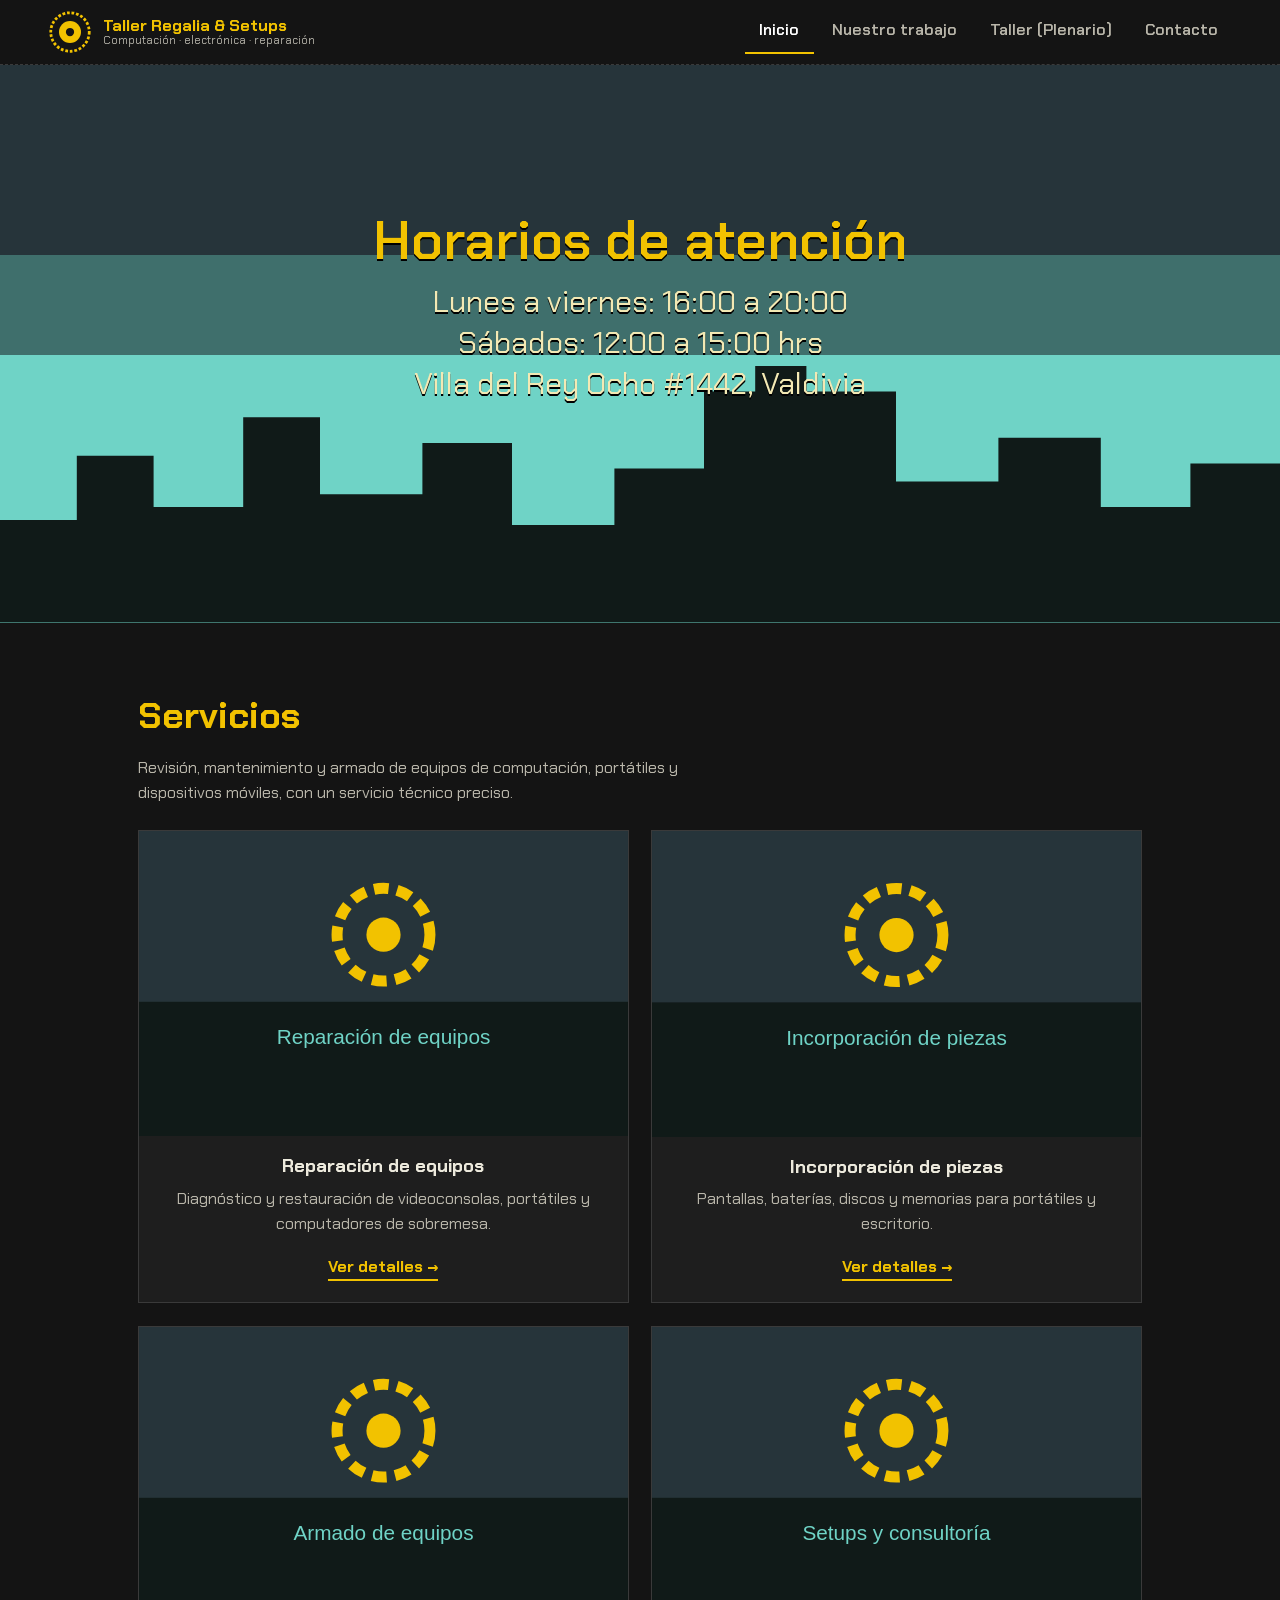
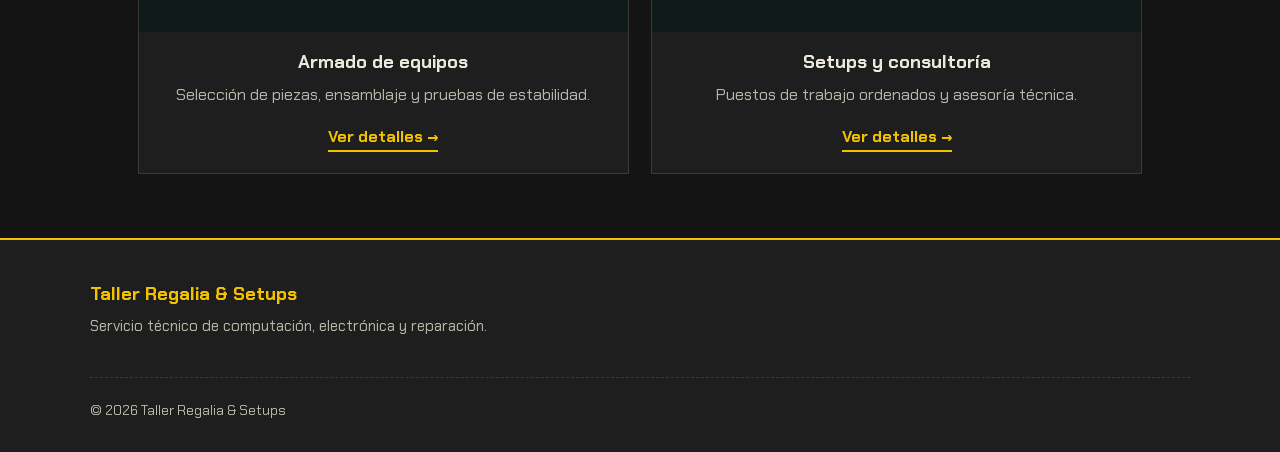
==== index.html @ fc185fb9 "Add files via upload" ====
<!DOCTYPE html>
<html lang="es">
<head>
<meta charset="utf-8">
<meta name="viewport" content="width=device-width, initial-scale=1, viewport-fit=cover">
<meta name="referrer" content="strict-origin-when-cross-origin">
<title>Inicio – Taller Regalia Setups</title>
<link rel="stylesheet" href="https://fonts.googleapis.com/css2?family=Chakra+Petch:wght@400;600;700&display=swap">
<link rel="stylesheet" href="css/base.css">
<link rel="stylesheet" href="css/inicio.css">
</head>
<body>

<header class="site-nav">
 <a class="brand" href="#" aria-label="Taller Regalia Setups">
  <span class="logo-box"><svg id="logo-def" viewBox="0 0 48 48" aria-hidden="true"><circle cx="24" cy="24" r="21" fill="none" stroke="#f2c200" stroke-width="3" stroke-dasharray="3 2"/><circle cx="24" cy="24" r="12" fill="#f2c200"/><circle cx="24" cy="24" r="4.5" fill="#141414"/></svg><img id="logo-img" alt="Logo de Taller Regalia &amp; Setups" hidden></span>
  <span id="brand-name">Taller Regalia &amp; Setups<small>Computación · electrónica · reparación</small></span>
 </a>
 <button class="burger" aria-expanded="false" aria-controls="menu">Menú</button>
 <nav aria-label="Principal">
  <ul class="menu" id="menu">
   <li><a href="index.html" aria-current="page">Inicio</a></li>
   <li><a href="trabajo.html">Nuestro trabajo</a></li>
   <li><a href="plenario.html">Taller (Plenario)</a></li>
   <li><a href="contacto.html">Contacto</a></li>
  </ul>
 </nav>
</header>

<div class="hero" id="hero">
 <h1 data-edit="h-t">Horarios de atención</h1>
 <p class="hours"><span data-edit="h-1">Lunes a viernes: 16:00 a 20:00</span><span data-edit="h-2">Sábados: 12:00 a 15:00 hrs</span><span data-edit="h-3">Villa del Rey Ocho #1442, Valdivia</p>
</div>

<div class="admin">
 <button class="btn" id="toggle" aria-pressed="false" type="button" hidden>Modo edición</button>
 <div class="edtools">
  <div class="bar"><span>Logo:</span><button class="btn solid" type="button" id="logo-chg">Cambiar logo</button><button class="btn" type="button" id="logo-rst">Restaurar</button>
   <label><input type="checkbox" id="logo-txt" checked> Mostrar nombre junto al logo</label></div>
  <div class="bar"><span>Banner:</span><button class="btn solid" type="button" id="hero-chg">Subir imagen o GIF</button><button class="btn" type="button" id="hero-m">Imagen para móvil</button><button class="btn" type="button" id="hero-url">Usar enlace</button><button class="btn" type="button" id="hero-rst">Restaurar</button></div>
  <div class="bar">
   <label>Alto <select id="hero-h"><option value="s">Bajo</option><option value="m">Medio</option><option value="l">Alto</option></select></label>
   <label>Enfoque <select id="hero-pos"><option value="center">Centro</option><option value="top">Arriba</option><option value="bottom">Abajo</option><option value="left">Izquierda</option><option value="right">Derecha</option></select></label>
   <label>Oscurecer <input type="range" id="hero-dim" min="0" max="80" value="45" aria-label="Oscurecer el banner"></label>
  </div>
  <p class="hint" id="hero-msg" role="status">GIF animados y WebP se guardan tal cual (hasta 25 MB). Los más pesados: súbelos a la carpeta img/ del sitio y usa «Usar enlace».</p>
 </div>
</div>

<main class="wrap" id="servicios">
 <h2>Servicios <span class="addwrap"><button class="btn solid" id="add" type="button">+ Agregar servicio</button></span></h2>
 <p class="svc-intro" data-edit="svc" data-rich="svc">Revisión, mantenimiento y armado de equipos de computación, portátiles y dispositivos móviles, con un servicio técnico preciso.</p>
 <section class="grid" id="grid" aria-label="Servicios"></section>
</main>

<input type="file" id="file" accept="image/*">
<div class="dlg" id="pin" role="dialog" aria-modal="true" aria-labelledby="pin-t">
 <form class="pinbox" id="pinf" autocomplete="off">
  <img class="pin-logo" src="img/logo-empresa.png" alt="Taller Regalia &amp; Setups">
  <h3 id="pin-t">Acceso de administrador</h3>
  <p class="pin-d" id="pin-d">Ingresa tu PIN para activar el modo edición.</p>
  <label class="pin-l">PIN
   <span class="pin-f"><input id="pin-i" type="password" inputmode="numeric" autocomplete="off" maxlength="12" placeholder="••••" aria-describedby="pin-d pin-e"><button class="pin-eye" id="pin-eye" type="button" aria-label="Mostrar PIN" aria-pressed="false"><svg viewBox="0 0 24 24" width="20" height="20" aria-hidden="true" fill="none" stroke="currentColor" stroke-width="2" stroke-linecap="round" stroke-linejoin="round"><path d="M1 12s4-7 11-7 11 7 11 7-4 7-11 7S1 12 1 12z"/><circle cx="12" cy="12" r="3"/></svg></button></span>
  </label>
  <p id="pin-e" role="alert"></p>
  <div class="bar"><button class="pin-btn primary" type="submit">Entrar</button><button class="pin-btn" type="button" id="pin-x">Cancelar</button></div>
  <p class="pin-foot">Acceso restringido · Taller Regalia &amp; Setups</p>
 </form>
</div>
<div class="lb" id="lb" role="dialog" aria-modal="true" aria-label="Imagen ampliada"><button class="btn solid" id="lbx" type="button">Cerrar</button><img alt=""></div>
<footer class="site-footer" id="site-footer"><p>Taller Regalia &amp; Setups</p></footer>

<script src="js/media.js"></script>
<script src="js/embed.js"></script>
<script src="js/richtext.js"></script>
<script src="js/pin.js"></script>
<script src="js/admin-ui.js"></script>
<script src="js/inicio.js"></script>
<script src="js/spacing.js"></script>
<script src="js/footer.js"></script>
<script src="js/portada.js"></script>
</body>
</html>
---- css/base.css ----
/* Estilos compartidos: variables, menú, botones, formularios y diálogos. Se carga primero. */

*,*::before,*::after{box-sizing:inherit}

body{margin:0;background:var(--ink);color:var(--paper);font:400 1rem/1.55 var(--font)}

a{color:inherit}

:focus-visible{outline:3px solid var(--gold);outline-offset:3px}

/* MENÚ */
.site-nav{position:sticky;top:env(safe-area-inset-top,0px);z-index:20;background:var(--ink);border-bottom:1px dashed var(--line);
 display:flex;align-items:center;justify-content:space-between;gap:1rem;padding:.6rem clamp(1rem,4vw,3rem)}

.brand{display:flex;align-items:center;gap:.7rem;text-decoration:none;color:var(--gold);font-weight:700;line-height:1.1}

.logo-box{display:flex;flex:none;align-items:center}

.brand svg{width:44px;height:44px;flex:none}

.brand img{height:44px;width:auto;max-width:260px;object-fit:contain;display:block}

.brand small{display:block;font-weight:400;font-size:.7rem;color:var(--paper);opacity:.75}

.menu{display:flex;gap:.25rem;list-style:none;margin:0;padding:0}

.menu a{display:block;padding:.55rem .9rem;text-decoration:none;color:var(--muted);font-weight:600;border-bottom:2px solid transparent}

.menu a:hover,.menu a[aria-current="page"]{color:#fff;border-color:var(--gold)}

.burger{display:none;background:none;border:1px solid var(--line);color:var(--paper);padding:.55rem .7rem;font:600 .9rem var(--font);border-radius:3px;cursor:pointer}

/* CONTENIDO */
.wrap{max-width:1100px;margin:0 auto;padding:0 clamp(1rem,4vw,3rem)}

.slot img{display:block;width:100%;height:100%;object-fit:cover;cursor:zoom-in}

.slot .tools{position:absolute;left:.5rem;right:.5rem;bottom:.5rem;display:none;gap:.4rem;flex-wrap:wrap}

.edit .slot .tools{display:flex}

.edit .slot img{cursor:default}

.card h3{margin:0;font-size:1.15rem}

.card p{margin:0;color:var(--muted)}

.edit .card .rm{display:inline-block}

[contenteditable="true"]{outline:1px dashed var(--teal);outline-offset:3px;cursor:text}

[contenteditable="true"]:focus{outline:2px solid var(--gold)}

.btn:hover{background:var(--gold);color:var(--ink)}

.btn.solid{background:var(--gold);color:var(--ink)}

.btn.solid:hover{background:#fff;border-color:#fff}

.bar{display:flex;gap:.6rem;flex-wrap:wrap;align-items:center}

.addwrap{display:none}

.edit .addwrap{display:block}

input[type=file]{display:none}

.dlg{position:fixed;inset:0;z-index:60;background:rgba(0,0,0,.85);display:none;place-items:center;padding:1rem}

.dlg.on{display:grid}

.pinbox{background:var(--panel);border:1px solid var(--gold);padding:1.5rem;width:min(100%,340px);display:grid;gap:.9rem}

.pinbox h3{margin:0;color:var(--gold)}

.pinbox label{display:grid;gap:.35rem;font-weight:600}

.pinbox input{background:var(--ink);color:var(--paper);border:1px solid var(--line);border-radius:3px;padding:.7rem;font:400 1.2rem var(--font);letter-spacing:.3em}

#pin-e{margin:0;color:#ff8a7a;min-height:1.4em;font-size:.9rem}

.lb{position:fixed;inset:0;z-index:50;background:rgba(0,0,0,.92);display:none;place-items:center;padding:1rem}

.lb.on{display:grid}

.lb img{max-width:100%;max-height:92vh;object-fit:contain}

.lb button{position:absolute;top:calc(.8rem + env(safe-area-inset-top,0px));right:.8rem}

footer{margin-top:4rem;padding:2rem clamp(1rem,4vw,3rem) 3rem;border-top:1px dashed var(--line);color:var(--muted)}

/* Atributo hidden siempre oculta (evita que display:flex/block lo anule) */
[hidden]{display:none!important}

/* Panel de administrador (modo edición) */
.admin{max-width:1100px;margin:0 auto;padding:0 clamp(1rem,4vw,3rem)}
.admin>#toggle{margin-top:1rem}
.edtools{display:none;flex-direction:column;gap:.7rem;margin-top:1rem;padding:.8rem .9rem;border:1px dashed var(--teal)}
.edit .edtools{display:flex}
.edtools label{display:flex;align-items:center;gap:.4rem;font-size:.9rem;color:var(--muted)}
.edtools .hint{margin:0;color:var(--teal);font-size:.9rem}

/* PIE DE PÁGINA: redes sociales y WhatsApp (js/footer.js) */
.site-footer{margin-top:4rem;padding:2.5rem clamp(1rem,4vw,3rem) calc(1.5rem + env(safe-area-inset-bottom,0px));background:var(--panel);border-top:2px solid var(--gold);color:var(--muted);font-size:.95rem}
.site-footer p{margin:.4rem 0}
.ft-grid{max-width:1100px;margin:0 auto;display:grid;grid-template-columns:repeat(auto-fit,minmax(min(100%,240px),1fr));gap:2rem}
.ft-brand{color:var(--gold);font-size:1.15rem}
.ft-h{margin:0 0 .8rem!important;color:var(--paper);font-weight:700;font-size:.9rem;letter-spacing:.06em;text-transform:uppercase}
.ft-soc{list-style:none;margin:0;padding:0;display:grid;gap:.7rem}
.soc{display:flex;align-items:center;gap:.7rem;text-decoration:none;color:var(--paper)}
.soc .ic{flex:none;width:2.4rem;height:2.4rem;border:1px solid var(--line);border-radius:50%;display:grid;place-items:center;color:var(--gold)}
a.soc[href]:hover .ic{background:var(--gold);color:var(--ink);border-color:var(--gold)}
.soc.nolink{opacity:.6}
.wa-btn{display:inline-flex;align-items:center;gap:.6rem;background:#25d366;color:#0b2e17;font-weight:700;text-decoration:none;padding:.7rem 1.1rem;border-radius:3px;margin-top:.4rem}
.wa-btn:hover{background:#fff}
.ft-bottom{max-width:1100px;margin:2rem auto 0;padding-top:1rem;border-top:1px dashed var(--line);font-size:.85rem}
.wa-float{position:fixed;left:1rem;bottom:calc(1rem + env(safe-area-inset-bottom,0px));z-index:30;width:3.4rem;height:3.4rem;border-radius:50%;background:#25d366;color:#0b2e17;display:grid;place-items:center;box-shadow:0 3px 10px rgba(0,0,0,.45)}
.wa-float:hover{background:#fff}
.soc-ed,.ft-ed{display:none}
.site-footer.editing .soc-ed{display:flex;gap:.4rem;flex-wrap:wrap;margin:.35rem 0 0 3.1rem}
.site-footer.editing .ft-ed{display:flex;flex-wrap:wrap;gap:.6rem;align-items:center;max-width:1100px;margin:1.5rem auto 0;padding:.8rem .9rem;border:1px dashed var(--teal)}
.ft-ed label{display:flex;gap:.4rem;align-items:center}
.ft-msg{color:var(--teal)}
.ft-btn{font:700 .85rem var(--font);padding:.45rem .75rem;border-radius:3px;border:2px solid var(--gold);cursor:pointer;background:var(--ink);color:var(--gold)}
.ft-btn:hover,.ft-btn.solid{background:var(--gold);color:var(--ink)}
.soc-ed select{background:var(--ink);color:var(--paper);border:1px solid var(--line);border-radius:3px;padding:.3rem .4rem;font:inherit}

/* GALERÍA reutilizable (js/gallery.js) */
.gal-grid{list-style:none;margin:0;padding:0;display:grid;grid-template-columns:repeat(auto-fill,minmax(min(100%,230px),1fr));gap:1rem}
.gal-item{display:flex;flex-direction:column;background:var(--panel);border:1px solid var(--line)}
.gal-img{position:relative;aspect-ratio:4/3;overflow:hidden;background:var(--panel)}
.gal-img img{display:block;width:100%;height:100%;object-fit:cover;cursor:zoom-in}
.gal-img img[data-empty],.gal-grid.editing .gal-img img{cursor:default}
.gtools{position:absolute;left:.5rem;right:.5rem;bottom:.5rem;display:none;gap:.4rem;flex-wrap:wrap}
.gal-grid.editing .gtools{display:flex}
.gal-cap{margin:0;padding:.6rem .8rem;color:var(--muted);font-size:.9rem}
.gal-cap:empty{display:none}
.gal-grid.editing .gal-cap:empty{display:block;min-height:2rem}
.gal-grid.editing .gal-cap:empty::before{content:"Descripción (opcional)";opacity:.55}
.gal-ed{display:none;gap:.4rem;flex-wrap:wrap;padding:.2rem .8rem .8rem}
.gal-grid.editing .gal-ed{display:flex}
.gal-empty{color:var(--muted)}
.gbtn{font:700 .85rem var(--font);padding:.45rem .75rem;border-radius:3px;border:2px solid var(--gold);cursor:pointer;background:var(--ink);color:var(--gold)}
.gbtn:hover,.gbtn.solid{background:var(--gold);color:var(--ink)}
.glb{position:fixed;inset:0;z-index:70;background:rgba(0,0,0,.92);display:none;place-items:center;padding:1rem}
.glb.on{display:grid}
.glb img{max-width:100%;max-height:86vh;object-fit:contain}
.glb .gclose{position:absolute;top:calc(.8rem + env(safe-area-inset-top,0px));right:.8rem}
.glb .gprev,.glb .gnext{position:absolute;top:50%;transform:translateY(-50%);font-size:1.6rem;line-height:1;padding:.4rem .9rem}
.glb .gprev{left:.8rem}.glb .gnext{right:.8rem}
.glb .gcap{position:absolute;left:0;right:0;bottom:.8rem;margin:0;padding:0 4.5rem;text-align:center;color:var(--paper)}

/* PORTADA (js/portada.js): se abre con un clic en el logo */
.portada{position:fixed;inset:0;z-index:80;display:none;background:#1c171b;color:var(--paper);overflow:auto}
.portada.on{display:block}
.cv-close{position:fixed;top:calc(.8rem + env(safe-area-inset-top,0px));right:.8rem;z-index:3}
.cv-grid{min-height:100vh;display:grid;grid-template-columns:minmax(0,1fr) minmax(0,1fr)}
.cv-video{position:relative;background:#000;min-height:100vh}
.cv-video iframe,.cv-video video{position:absolute;inset:0;width:100%;height:100%;border:0;object-fit:cover;background:#000}
.cv-ph{position:absolute;inset:0;display:grid;place-content:center;justify-items:center;gap:.6rem;text-align:center;padding:1.5rem;color:var(--muted);background:radial-gradient(circle at 50% 40%,#1e1e1e,#0a0a0a)}
.cv-ph svg{color:var(--gold)}
.cv-info{display:flex;flex-direction:column;align-items:center;justify-content:center;gap:1.4rem;text-align:center;padding:clamp(1.5rem,5vw,3rem)}
.cv-logo{width:min(100%,520px);height:auto;display:block}
.cv-text{color:var(--muted);font-size:clamp(.95rem,2vw,1.1rem)}
.cv-text p{margin:.15rem 0}
.cv-text .cv-name{color:var(--paper);font-weight:700;font-size:1.2em}
.cv-tel{color:inherit;text-decoration:none}
a.cv-tel[href]{text-decoration:underline;text-underline-offset:3px}
.cv-enter{font-size:1rem;padding:.7rem 1.6rem}
.cv-ed{display:none;gap:.6rem;flex-wrap:wrap;align-items:center;position:fixed;left:0;right:0;bottom:0;z-index:3;background:var(--panel);border-top:2px solid var(--teal);padding:.7rem 1rem calc(.7rem + env(safe-area-inset-bottom,0px))}
.portada.editing .cv-ed{display:flex}
.portada.editing .cv-info{padding-bottom:9rem}
.cv-ed label{display:flex;align-items:center;gap:.4rem;font-size:.9rem;color:var(--muted)}
.cv-msg{color:var(--teal);font-size:.9rem}
@media (max-width:820px){
 .cv-grid{grid-template-columns:1fr;min-height:0}
 .cv-video{min-height:0;aspect-ratio:16/10}
}

/* BLOQUES LIBRES (js/blocks.js): título, cuadro de texto e imagen */
.blocks{margin-top:clamp(2.5rem,6vw,4rem)}
.blk-list{list-style:none;margin:0;padding:0;display:grid;grid-template-columns:repeat(12,minmax(0,1fr));column-gap:1.4rem;row-gap:0;align-items:start}
.blk{grid-column:span var(--span,12);margin-top:var(--mt,0);margin-bottom:var(--mb,1.4rem);min-width:0}
.blk[data-va="c"]{align-self:center}
.blk[data-va="b"]{align-self:end}
.blk-empty{grid-column:1/-1}
@media (max-width:700px){.blk{grid-column:1/-1}}
.blk-title{margin:.6rem 0 0;font-size:clamp(1.4rem,3.2vw,2rem);color:var(--gold);line-height:1.2}
.blk-text{background:var(--panel);border:1px solid var(--line);padding:1.2rem 1.4rem;color:var(--paper);white-space:pre-line;line-height:1.7;max-width:75ch}
.blk-fig{margin:0;display:grid;gap:.5rem;justify-items:center}
.blk-fig img{display:block;max-width:100%;max-height:70vh;height:auto;border:1px solid var(--line)}
.blk-fig figcaption{color:var(--muted);font-size:.9rem;text-align:center}
.blk-fig figcaption:empty{display:none}
.blk-list.editing .blk-fig figcaption:empty{display:block;min-height:1.6rem}
.blk-list.editing .blk-fig figcaption:empty::before{content:"Pie de imagen (opcional)";opacity:.55}
.blk-a{display:block;transition:transform .25s ease,box-shadow .25s ease}
.blk-a:hover,.blk-a:focus-visible{transform:scale(1.015);box-shadow:0 8px 22px rgba(0,0,0,.5)}
.blk-ed{display:none;flex-wrap:wrap;gap:.4rem;align-items:center;margin-top:.6rem}
.blk-list.editing .blk-ed{display:flex}
.blk-list.editing .blk{outline:1px dashed var(--line);outline-offset:6px}
.blk-add{display:flex;flex-wrap:wrap;gap:.6rem;align-items:center;margin-top:1.4rem;padding:.8rem .9rem;border:1px dashed var(--teal)}
.blk-empty{color:var(--muted)}
.blk-host{color:var(--teal);font-size:.85rem}
@media (prefers-reduced-motion:reduce){.blk-a{transition:none}}

/* bloques: video */
.blk-vid{width:100%}
.blk-media{position:relative;width:min(100%,820px);background:#000;border:1px solid var(--line);aspect-ratio:16/9;overflow:hidden}
.blk-media[data-asp="v"]{aspect-ratio:4/5;width:min(100%,520px)}
.blk-media[data-asp="t"]{aspect-ratio:9/16;width:min(100%,360px);max-height:80vh}
.blk-media iframe,.blk-media video{position:absolute;inset:0;width:100%;height:100%;border:0;background:#000;object-fit:contain}
.blk-ph{position:absolute;inset:0;display:grid;place-content:center;justify-items:center;gap:.4rem;text-align:center;padding:1rem;color:var(--muted);border:2px dashed var(--line)}
.blk-fmt{display:flex;align-items:center;gap:.4rem;font-size:.85rem;color:var(--muted)}
.blk-fmt select{background:var(--ink);color:var(--paper);border:1px solid var(--line);border-radius:3px;padding:.3rem .4rem;font:inherit}

/* avisos breves (js/media.js) */
.mtoast{position:fixed;left:50%;bottom:calc(1.2rem + env(safe-area-inset-bottom,0px));transform:translateX(-50%);z-index:95;max-width:min(92vw,520px);background:var(--panel);color:var(--paper);border:1px solid var(--teal);border-left:4px solid var(--teal);padding:.7rem 1rem;border-radius:4px;box-shadow:0 8px 24px rgba(0,0,0,.55);font-size:.95rem;transition:opacity .4s ease}
.mtoast.err{border-color:#ff8a7a;border-left-color:#ff8a7a}
.mtoast.out{opacity:0}

/* bloques: alineación, caja y «texto con imagen» */
.blk[data-al="c"] .blk-title,.blk[data-al="c"] .blk-text,.blk[data-al="c"] .sp-text{text-align:center}
.blk[data-al="r"] .blk-title,.blk[data-al="r"] .blk-text,.blk[data-al="r"] .sp-text{text-align:right}
.blk[data-al="c"] .blk-text{margin-inline:auto}
.blk[data-al="r"] .blk-text{margin-left:auto}
.blk[data-al="l"] .blk-fig{justify-items:start}
.blk[data-al="c"] .blk-fig{justify-items:center}
.blk[data-al="r"] .blk-fig{justify-items:end}
.blk-text[data-box="0"]{background:none;border:0;padding:0}
.blk-split{display:grid;grid-template-columns:minmax(0,1.2fr) minmax(0,1fr);gap:clamp(1.2rem,4vw,3rem);align-items:center}
.blk-split.no-img{grid-template-columns:1fr}
.blk-split[data-side="l"] .sp-fig{order:-1}
.sp-title{margin:0 0 .8rem;font-size:clamp(1.3rem,3vw,1.9rem);color:var(--gold);line-height:1.2}
.sp-title:empty{display:none}
.blk-list.editing .sp-title:empty{display:block;min-height:1.6rem}
.blk-list.editing .sp-title:empty::before{content:"Título (opcional)";opacity:.55}
.sp-body{white-space:pre-line;color:var(--muted);line-height:1.7}
.blk-split[data-box="1"] .sp-text{background:var(--panel);border:1px solid var(--line);padding:1.2rem 1.4rem}
.sp-fig{margin:0;display:grid;gap:.5rem}
.sp-fig img{display:block;width:100%;height:auto;max-height:75vh;object-fit:contain;border:1px solid var(--line)}
.sp-fig figcaption{color:var(--muted);font-size:.9rem;text-align:center}
.sp-fig figcaption:empty{display:none}
.blk-list.editing .sp-fig figcaption:empty{display:block;min-height:1.6rem}
.blk-list.editing .sp-fig figcaption:empty::before{content:"Pie de imagen (opcional)";opacity:.55}
@media (max-width:700px){.blk-split{grid-template-columns:1fr}.blk-split[data-side="l"] .sp-fig{order:0}}

/* ===== INTERFAZ CORPORATIVA DEL MODO EDICIÓN (js/admin-ui.js) ===== */
/* diálogo del PIN */
.dlg{background:rgba(8,8,8,.82);-webkit-backdrop-filter:blur(3px);backdrop-filter:blur(3px)}
.dlg .pinbox{width:min(100%,400px);padding:1.8rem 1.6rem 1.2rem;gap:.8rem;border:1px solid var(--line);border-top:4px solid var(--gold);border-radius:6px;background:linear-gradient(180deg,#242424,#1a1a1a);box-shadow:0 18px 50px rgba(0,0,0,.6);text-align:center;justify-items:center}
.pin-logo{width:min(100%,250px);height:auto;display:block;margin:0 auto .3rem}
.dlg .pinbox h3{margin:.2rem 0 0;font-size:1.25rem;color:var(--paper)}
.pin-d{margin:0;color:var(--muted);font-size:.92rem}
.pin-l{width:100%;display:grid;gap:.35rem;text-align:left;font-size:.75rem;font-weight:700;letter-spacing:.1em;text-transform:uppercase;color:var(--muted)}
.pin-f{position:relative;display:block}
.dlg .pinbox input{width:100%;text-align:center;font-size:1.4rem;letter-spacing:.5em;padding:.7rem 2.8rem .7rem 1rem;border-radius:4px}
.dlg .pinbox input:focus{outline:none;border-color:var(--gold);box-shadow:0 0 0 3px rgba(242,194,0,.25)}
.pin-eye{position:absolute;right:.35rem;top:50%;transform:translateY(-50%);background:none;border:0;color:var(--muted);padding:.4rem;cursor:pointer;border-radius:4px;display:grid;place-items:center}
.pin-eye:hover,.pin-eye[aria-pressed="true"]{color:var(--gold)}
.dlg .pinbox #pin-e{min-height:1.3em}
.dlg .pinbox .bar{width:100%;display:grid;grid-template-columns:1fr 1fr;gap:.6rem}
.pin-btn{font:700 .95rem var(--font);padding:.7rem 1rem;border-radius:4px;border:2px solid var(--gold);background:none;color:var(--gold);cursor:pointer}
.pin-btn.primary{background:var(--gold);color:var(--ink)}
.pin-btn:hover{background:#fff;border-color:#fff;color:var(--ink)}
.pin-foot{margin:.3rem 0 0;font-size:.7rem;letter-spacing:.1em;text-transform:uppercase;color:#6d6b63}
.pinbox.shake{animation:pinshake .38s ease}
@keyframes pinshake{20%,60%{transform:translateX(-8px)}40%,80%{transform:translateX(8px)}}

/* barra de administración */
.adminbar{position:fixed;top:env(safe-area-inset-top,0px);left:0;right:0;z-index:45;height:54px;display:flex;align-items:center;gap:.9rem;padding:0 clamp(1rem,4vw,3rem);background:#0d0d0d;border-bottom:2px solid var(--gold);box-shadow:0 4px 14px rgba(0,0,0,.5);color:var(--paper)}
.ab-logo{height:40px;width:auto;display:block;flex:none}
.ab-badge{display:inline-flex;align-items:center;gap:.5rem;flex:none;font-weight:700;font-size:.74rem;letter-spacing:.1em;text-transform:uppercase;color:var(--gold);padding:.25rem .65rem;border:1px solid rgba(242,194,0,.5);border-radius:999px}
.ab-dot{width:.55rem;height:.55rem;border-radius:50%;background:#3ddc84;animation:abpulse 1.8s infinite}
@keyframes abpulse{0%{box-shadow:0 0 0 0 rgba(61,220,132,.6)}70%{box-shadow:0 0 0 7px rgba(61,220,132,0)}100%{box-shadow:0 0 0 0 rgba(61,220,132,0)}}
.ab-hint{color:var(--muted);font-size:.82rem;white-space:nowrap;overflow:hidden;text-overflow:ellipsis;min-width:0}
.ab-sp{flex:1}
.ab-btn{font:700 .8rem var(--font);padding:.4rem .8rem;border-radius:4px;border:1px solid var(--line);background:#1c1c1c;color:var(--paper);cursor:pointer;flex:none}
.ab-btn:hover{border-color:var(--gold);color:var(--gold)}
.ab-btn.primary{background:var(--gold);border-color:var(--gold);color:var(--ink)}
.ab-btn.primary:hover{background:#fff;border-color:#fff;color:var(--ink)}
html.has-adminbar body{padding-top:54px}
html.has-adminbar .site-nav{top:calc(54px + env(safe-area-inset-top,0px))}
@media (max-width:700px){.ab-hint{display:none}.ab-logo{height:30px}.ab-badge{font-size:.68rem;padding:.2rem .5rem}.ab-btn{padding:.35rem .6rem}}
@media (max-width:560px){.adminbar .ab-btn[data-ab="cover"]{display:none!important}}
@media (max-width:420px){.ab-badge{display:none}}

/* paneles de edición con estilo corporativo */
body .edtools,body .media-ed,body .blk-add,body .logotools,body .site-footer.editing .ft-ed{border:1px solid var(--line);border-left:4px solid var(--gold);border-radius:4px;background:linear-gradient(180deg,#1f1f1f,#191919);box-shadow:0 6px 18px rgba(0,0,0,.35);padding:.9rem 1rem}
body .edtools::before,body .media-ed::before,body .blk-add::before,body .logotools::before,body .site-footer.editing .ft-ed::before{display:block;width:100%;font-weight:700;font-size:.72rem;letter-spacing:.1em;text-transform:uppercase;color:var(--gold)}
body .edtools::before{content:"Panel de edición"}
body .media-ed::before{content:"Video e imagen"}
body .blk-add::before{content:"Agregar contenido"}
body .logotools::before{content:"Logo"}
body .site-footer.editing .ft-ed::before{content:"Pie de página"}
body .blk-add>strong,body .site-footer .ft-ed>strong{display:none}
body .admin>#toggle{display:inline-flex;align-items:center;gap:.5rem;background:var(--gold);color:var(--ink);border:0;border-radius:4px;padding:.55rem 1rem;font-weight:700}
body .admin>#toggle:hover{background:#fff}
body [contenteditable="true"]{outline-color:rgba(111,211,198,.55)}
body .portada.editing .cv-ed{border-top-color:var(--gold)}
@media (prefers-reduced-motion:reduce){.ab-dot{animation:none}.pinbox.shake{animation:none}}

/* ===== barra de administración = única pestaña con los controles (sin botones duplicados) ===== */
#toggle{display:none!important}
.adminbar .on-edit{display:none}
.adminbar.is-edit .on-edit{display:inline-block}
.adminbar.is-edit .off-edit{display:none}
.adminbar:not(.is-edit) .ab-dot{background:var(--muted);animation:none}
.adminbar:not(.is-edit) .ab-badge{color:var(--muted);border-color:var(--line)}

/* encabezado alineado con la barra: el botón «Menú» queda en el borde derecho, igual que los botones de la barra */
@media (max-width:820px){
 body .site-nav{gap:0}
 body .site-nav .burger{margin-left:auto}
 body .site-nav>nav{width:0;flex:0 0 0}
 body .site-nav .brand{margin-right:.8rem}
}

/* videos incrustados: tarjeta alternativa y enlace de respaldo (js/embed.js) */
.emb-facade{position:absolute;inset:0;display:grid;place-content:center;justify-items:center;gap:.55rem;text-align:center;padding:1rem;color:#fff;text-decoration:none;background:#0b0b0b center/cover no-repeat}
.emb-facade::before{content:"";position:absolute;inset:0;background:linear-gradient(rgba(0,0,0,.35),rgba(0,0,0,.78))}
.emb-facade>*{position:relative}
.emb-facade strong{font-size:1.15rem}
.emb-facade small{max-width:36ch;opacity:.85;line-height:1.4}
.emb-play{width:4.2rem;height:4.2rem;border-radius:50%;display:grid;place-items:center;background:var(--gold);color:var(--ink);transition:transform .2s ease}
.emb-facade:hover .emb-play,.emb-facade:focus-visible .emb-play{transform:scale(1.1)}
.emb-alt{margin:.5rem 0 0;font-size:.85rem;text-align:center}
.emb-alt a{color:var(--muted)}
.emb-alt a:hover{color:var(--gold)}
.emb-alt-cv{position:absolute;left:.8rem;bottom:.8rem;margin:0;padding:.2rem .6rem;background:rgba(0,0,0,.65);border-radius:4px;z-index:2}

/* bloques: panel «Diseño y espacios» */
.blk-lay{flex:1 1 100%;margin-top:.2rem}
.blk-lay summary{cursor:pointer;color:var(--teal);font-size:.85rem;font-weight:700}
.blk-layrow{display:flex;flex-wrap:wrap;gap:.6rem 1rem;margin-top:.5rem}
.blk-laynote{margin:.5rem 0 0;color:var(--muted);font-size:.8rem;max-width:62ch}

/* espaciado entre secciones (js/spacing.js) */
html.sec-gap main.wrap h2,html.sec-gap .blocks{margin-top:var(--sec-gap)}
.sp-bar select{background:var(--ink);color:var(--paper);border:1px solid var(--line);border-radius:3px;padding:.3rem .4rem;font:inherit}
.sp-bar>span{color:var(--muted);font-size:.9rem}

/* cambiar PIN */
.pin-link{background:none;border:0;color:var(--teal);font:600 .85rem var(--font);cursor:pointer;text-decoration:underline;padding:.2rem}
.pin-link:hover{color:var(--gold)}
.pc-show{display:flex;align-items:center;gap:.4rem;font-size:.85rem;color:var(--muted);justify-self:start}
.pc-done{width:100%;display:grid;gap:.7rem;text-align:center}
.pc-note{margin:0;color:var(--muted);font-size:.88rem;line-height:1.5}
.pc-hash{display:block;word-break:break-all;font-family:ui-monospace,Menlo,Consolas,monospace;font-size:.74rem;background:#141414;border:1px solid var(--line);padding:.55rem .65rem;border-radius:4px;color:var(--gold);text-align:left}
#pinchg{z-index:62}

/* texto destacado en amarillo y enlaces externos (js/richtext.js) */
mark.hl,a.hl{background:var(--gold);color:var(--ink);padding:.05em .3em;border-radius:3px;-webkit-box-decoration-break:clone;box-decoration-break:clone;text-decoration:none}
a.hl{font-weight:700;text-decoration:underline;text-underline-offset:3px;cursor:pointer;transition:background .2s ease}
a.hl::after{content:"\00a0↗";font-size:.8em}
a.hl:hover,a.hl:focus-visible{background:#fff}
.rt-bar{position:fixed;z-index:75;display:flex;gap:.3rem;padding:.35rem;background:#0d0d0d;border:1px solid var(--gold);border-radius:6px;box-shadow:0 8px 24px rgba(0,0,0,.6)}
.rt-bar[hidden]{display:none}
.rt-bar button{font:700 .8rem var(--font);padding:.4rem .7rem;border-radius:4px;border:1px solid var(--line);background:#1c1c1c;color:var(--paper);cursor:pointer}
.rt-bar button:hover{border-color:var(--gold);color:var(--gold)}
.rt-bar .hlb{background:var(--gold);border-color:var(--gold);color:var(--ink)}
.rt-bar .hlb:hover{background:#fff;color:var(--ink)}
.blk-hl{margin:0;font-size:clamp(1.1rem,2.4vw,1.5rem);line-height:1.8}
.blk[data-al="c"] .blk-hl{text-align:center}
.blk[data-al="r"] .blk-hl{text-align:right}
---- css/inicio.css ----
/* Estilos propios de la página «inicio». Se carga después de base.css. */

:root{--ink:#141414;--panel:#1e1e1e;--gold:#f2c200;--teal:#6fd3c6;--paper:#ece9dc;--muted:#b9b6aa;--line:#3a3a3a;
 --font:"Chakra Petch",system-ui,-apple-system,"Segoe UI",sans-serif;box-sizing:border-box;
 padding-top:env(safe-area-inset-top,0px);padding-bottom:env(safe-area-inset-bottom,0px)}

html{scroll-behavior:smooth;scroll-padding-top:80px}



@media (max-width:820px){
 .burger{display:block}
 .menu{position:absolute;left:0;right:0;top:100%;flex-direction:column;background:var(--ink);border-bottom:1px solid var(--line);padding:.5rem clamp(1rem,4vw,3rem) 1rem;display:none}
 .menu.open{display:flex}
 .menu a{padding:.85rem .2rem;border-bottom:1px solid var(--line)}
}

/* BANNER */
.hero{position:relative;isolation:isolate;min-height:clamp(380px,62vh,640px);display:grid;place-content:center;text-align:center;padding:2.5rem 1.2rem 7rem;overflow:hidden;
 background:linear-gradient(#26343a 0 34%,#3f6f6c 34% 52%,#6fd3c6 52% 100%) center/cover}

.hero::before{content:"";position:absolute;inset:auto 0 0 0;height:46%;z-index:-1;background:#101a18;
 clip-path:polygon(0 60%,6% 60%,6% 35%,12% 35%,12% 55%,19% 55%,19% 20%,25% 20%,25% 50%,33% 50%,33% 30%,40% 30%,40% 62%,48% 62%,48% 40%,55% 40%,55% 10%,59% 10%,59% 0,63% 0,63% 10%,70% 10%,70% 45%,78% 45%,78% 28%,86% 28%,86% 55%,93% 55%,93% 38%,100% 38%,100% 100%,0 100%)}

.hero.has-img::before{display:none}

.hero.has-img{background-image:linear-gradient(rgba(0,0,0,var(--dim,.45)),rgba(0,0,0,var(--dim,.45))),var(--hero-img);background-size:cover;background-position:var(--hero-pos,center);background-repeat:no-repeat}

.hero[data-h="s"]{min-height:clamp(240px,38vh,400px)}

.hero[data-h="l"]{min-height:clamp(460px,82vh,860px)}

@media (max-width:640px){
 .hero.has-m::before{display:none}
 .hero.has-m{background-image:linear-gradient(rgba(0,0,0,var(--dim,.45)),rgba(0,0,0,var(--dim,.45))),var(--hero-img-m);background-size:cover;background-position:var(--hero-pos,center);background-repeat:no-repeat}
}

.hero h1{margin:0 0 .6rem;font-weight:600;font-size:clamp(1.5rem,5vw,3.4rem);line-height:1.1;color:var(--gold);text-shadow:0 2px 0 #000}

.hours{margin:0 auto;max-width:34ch;font-size:clamp(1.05rem,2.6vw,1.9rem);line-height:1.35;color:#f3e9b4;text-shadow:0 2px 0 #000}

.hours span{display:block}

.hero-cta{position:absolute;left:50%;bottom:1.2rem;transform:translateX(-50%);color:#fff;font-weight:700;font-size:clamp(1.3rem,3vw,2rem);text-decoration:underline;text-underline-offset:6px}

h2{margin:clamp(2.5rem,6vw,4rem) 0 .8rem;font-size:clamp(1.5rem,3.5vw,2.3rem);color:var(--gold);display:flex;flex-wrap:wrap;align-items:center;justify-content:space-between;gap:1rem}

.svc-intro{margin:0 0 1.5rem;color:var(--muted);max-width:60ch}

.slot{position:relative;background:var(--panel);overflow:hidden;aspect-ratio:16/10}

.grid{display:grid;grid-template-columns:repeat(auto-fit,minmax(min(100%,320px),1fr));gap:1.4rem}

.card{position:relative;background:#000;border:1px solid var(--line);display:flex;flex-direction:column}

.card .body{padding:1rem 1.2rem 1.3rem;display:grid;gap:.4rem;flex:1;background:var(--panel);text-align:center}

.card .rm{display:none;justify-self:center;margin-top:.5rem}

/* BOTONES / ADMIN */
.btn{font:700 .85rem var(--font);padding:.5rem .8rem;border-radius:3px;border:2px solid var(--gold);cursor:pointer;background:var(--ink);color:var(--gold)}

.edtools select{background:var(--ink);color:var(--paper);border:1px solid var(--line);border-radius:3px;padding:.3rem .4rem;font:inherit}

.edtools input[type=range]{accent-color:var(--gold)}

/* enlace a la página de cada servicio */
.card .more{justify-self:center;margin-top:.7rem;color:var(--gold);font-weight:700;text-decoration:none;border-bottom:2px solid var(--gold)}
.card .more:hover{color:#fff;border-color:#fff}
.card .more .e{display:none}
.edit .card .more .v{display:none}
.edit .card .more .e{display:inline}

/* reordenar servicios en modo edición */
.card .mv{display:none;position:absolute;top:.5rem;left:.5rem;right:.5rem;z-index:3;gap:.35rem;align-items:center;flex-wrap:wrap}
.edit .card .mv{display:flex}
.card .mvb{width:2.5rem;height:2.5rem;padding:0;display:grid;place-items:center;font-size:1.15rem;line-height:1}
.card .mvb[disabled]{opacity:.3;cursor:not-allowed}
.grid.one-col .mvb[data-mv="left"],.grid.one-col .mvb[data-mv="right"]{display:none}
.card .mvh{margin-left:auto;cursor:grab;user-select:none;background:rgba(0,0,0,.8);color:var(--gold);border:1px dashed var(--gold);border-radius:4px;padding:.35rem .6rem;font-weight:700;font-size:.85rem}
.card .mvh:active{cursor:grabbing}
.card.dragging{opacity:.45}
.card.drop-l{box-shadow:-8px 0 0 var(--gold)}
.card.drop-r{box-shadow:8px 0 0 var(--gold)}
.card.drop-t{box-shadow:0 -8px 0 var(--gold)}
.card.drop-b{box-shadow:0 8px 0 var(--gold)}
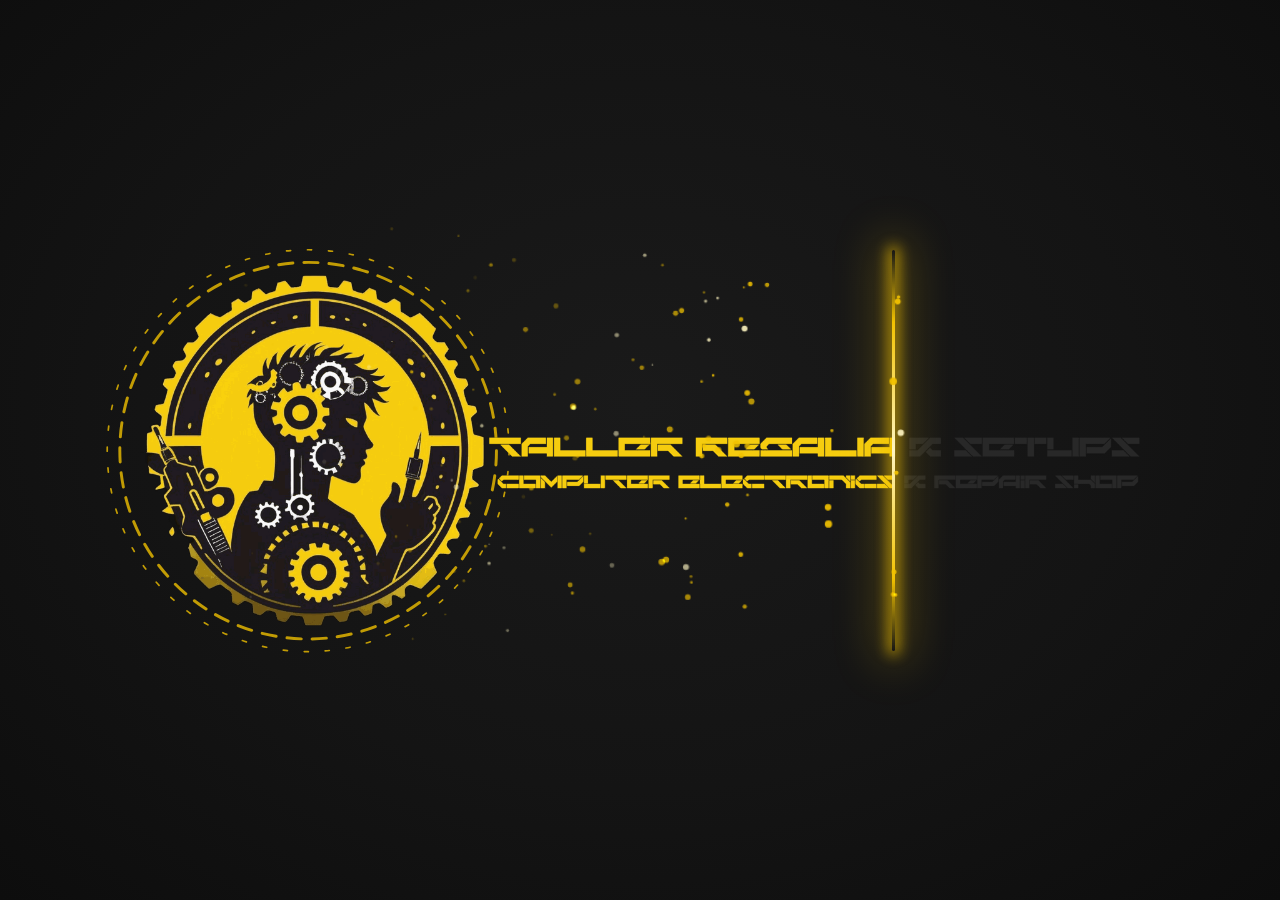
==== commit c9e5ef53: "Add files via upload" ====
--- a/index.html
+++ b/index.html
@@ -4,6 +4,20 @@
 <meta charset="utf-8">
 <meta name="viewport" content="width=device-width, initial-scale=1, viewport-fit=cover">
 <meta name="referrer" content="strict-origin-when-cross-origin">
+<style>html.trs-wait body{opacity:0}body{transition:opacity .25s ease}</style>
+<script>document.documentElement.classList.add("trs-wait");setTimeout(function(){document.documentElement.classList.remove("trs-wait")},4500)</script>
+<!--splash-->
+<script>
+/* Pantalla de carga (carga.html): se muestra solo en la PRIMERA visita directa a la página principal de cada pestaña.
+   No aparece al navegar dentro del sitio, con enlaces con #… (p. ej. #admin), con una sesión de administrador activa ni con ?sin-carga.
+   Para desactivarla por completo, borra este bloque entero (el comentario «splash» de apertura, este script y el comentario de cierre). */
+(function(){try{
+ if(sessionStorage.getItem('splash-v1')||sessionStorage.getItem('admin-session-v1')||location.hash||/(^|[?&])sin-carga/.test(location.search))return;
+ if(document.referrer&&new URL(document.referrer).origin===location.origin)return;
+ location.replace('carga.html');
+}catch(e){}})();
+</script>
+<!--/splash-->
 <title>Inicio – Taller Regalia Setups</title>
 <link rel="stylesheet" href="https://fonts.googleapis.com/css2?family=Chakra+Petch:wght@400;600;700&display=swap">
 <link rel="stylesheet" href="css/base.css">
@@ -29,7 +43,8 @@
 
 <div class="hero" id="hero">
  <h1 data-edit="h-t">Horarios de atención</h1>
- <p class="hours"><span data-edit="h-1">Lunes a viernes: 16:00 a 20:00</span><span data-edit="h-2">Sábados: 12:00 a 15:00 hrs</span><span data-edit="h-3">Villa del Rey Ocho #1442, Valdivia</p>
+ <p class="hours"><span data-edit="h-1">Lunes a viernes: 16:00 a 20:00</span><span data-edit="h-2">Sábados: 12:00 a 15:00 hrs</span></p>
+ <a class="hero-cta" href="#servicios">Servicios</a>
 </div>
 
 <div class="admin">
@@ -75,6 +90,7 @@
 <script src="js/richtext.js"></script>
 <script src="js/pin.js"></script>
 <script src="js/admin-ui.js"></script>
+<script src="js/publish.js"></script>
 <script src="js/inicio.js"></script>
 <script src="js/spacing.js"></script>
 <script src="js/footer.js"></script>
--- a/css/base.css
+++ b/css/base.css
@@ -282,7 +282,7 @@
 html.has-adminbar .site-nav{top:calc(54px + env(safe-area-inset-top,0px))}
 @media (max-width:700px){.ab-hint{display:none}.ab-logo{height:30px}.ab-badge{font-size:.68rem;padding:.2rem .5rem}.ab-btn{padding:.35rem .6rem}}
 @media (max-width:560px){.adminbar .ab-btn[data-ab="cover"]{display:none!important}}
-@media (max-width:420px){.ab-badge{display:none}}
+@media (max-width:430px){.ab-badge{display:none}.adminbar .ab-btn[data-ab="pin"]{display:none}}
 
 /* paneles de edición con estilo corporativo */
 body .edtools,body .media-ed,body .blk-add,body .logotools,body .site-footer.editing .ft-ed{border:1px solid var(--line);border-left:4px solid var(--gold);border-radius:4px;background:linear-gradient(180deg,#1f1f1f,#191919);box-shadow:0 6px 18px rgba(0,0,0,.35);padding:.9rem 1rem}
@@ -362,3 +362,13 @@
 .blk-hl{margin:0;font-size:clamp(1.1rem,2.4vw,1.5rem);line-height:1.8}
 .blk[data-al="c"] .blk-hl{text-align:center}
 .blk[data-al="r"] .blk-hl{text-align:right}
+
+/* ventana «Publicar los cambios» (js/publish.js) */
+#pubdlg{z-index:63}
+.pubbox{width:min(100%,520px);text-align:left;justify-items:stretch}
+.pubbox .pin-logo,.pubbox h3,.pubbox .pin-d{justify-self:center;text-align:center}
+.pb-steps{margin:.2rem 0;padding-left:1.3rem;color:var(--paper);line-height:1.6;font-size:.95rem}
+.pb-steps b{color:var(--gold)}
+.pb-note{margin:0;color:var(--muted);font-size:.85rem}
+#pb-e{margin:0;color:var(--teal);font-size:.9rem;min-height:1.3em}
+.pubbox .pb-steps,.pubbox .pb-note{text-align:left}
--- a/css/inicio.css
+++ b/css/inicio.css
@@ -84,3 +84,9 @@
 .card.drop-r{box-shadow:8px 0 0 var(--gold)}
 .card.drop-t{box-shadow:0 -8px 0 var(--gold)}
 .card.drop-b{box-shadow:0 8px 0 var(--gold)}
+
+/* tarjetas de servicio: el enlace «Ver detalles» queda abajo, con el subrayado pegado al texto */
+.card .body{display:flex;flex-direction:column;align-items:center;gap:.4rem}
+.card .body p{margin-bottom:.4rem}
+.card .more{margin-top:auto;align-self:center}
+.card .rm{align-self:center}
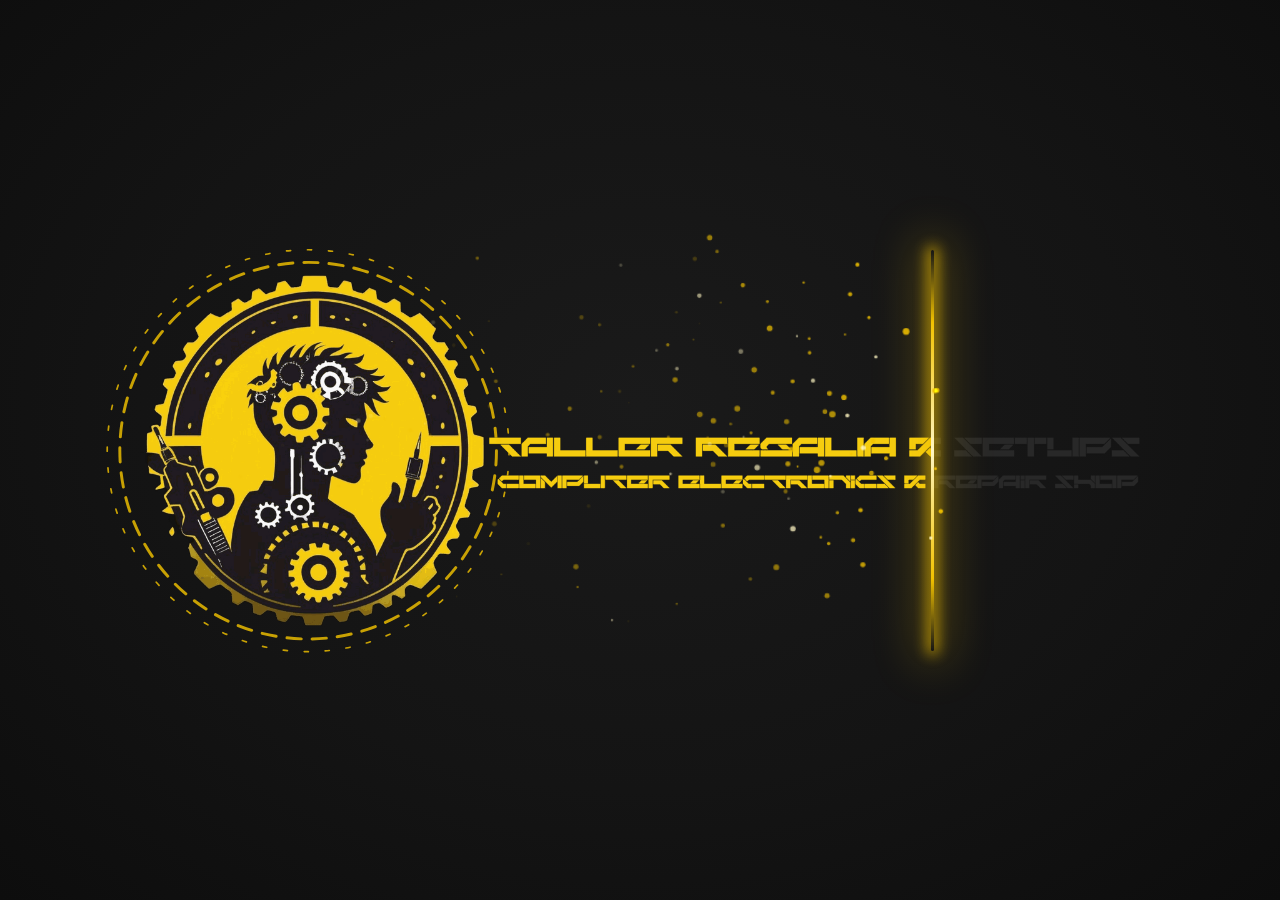
==== commit 153e29c2: "tweaked banner changes and general web content" ====
--- a/index.html
+++ b/index.html
@@ -43,8 +43,7 @@
 
 <div class="hero" id="hero">
  <h1 data-edit="h-t">Horarios de atención</h1>
- <p class="hours"><span data-edit="h-1">Lunes a viernes: 16:00 a 20:00</span><span data-edit="h-2">Sábados: 12:00 a 15:00 hrs</span></p>
- <a class="hero-cta" href="#servicios">Servicios</a>
+ <p class="hours"><span data-edit="h-1">Lunes a viernes: 16:00 a 20:00</span><span data-edit="h-2">Sábados: 12:00 a 15:00 hrs</span><span data-edit="h-3">Villa del Rey Ocho 1442, Valdivia</span></p>
 </div>
 
 <div class="admin">
